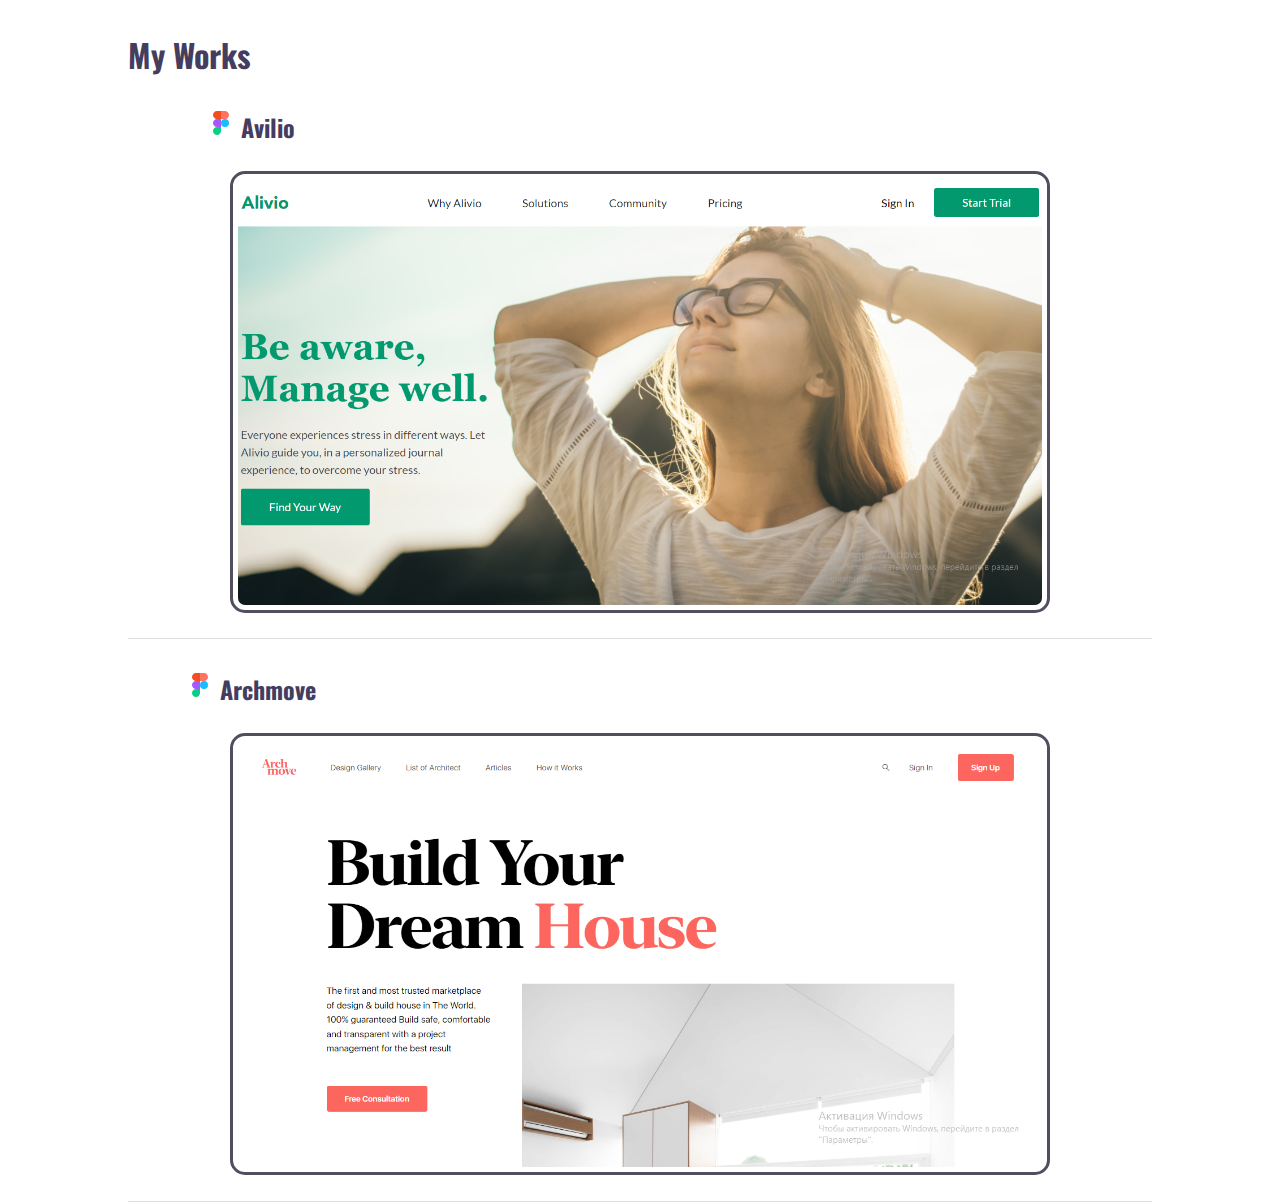
==== index.html @ 4805544e "added general index.html for navigate by works" ====
<!DOCTYPE html>
<html lang="en">
<head>
	<meta charset="UTF-8">
	<meta name="viewport" content="width=device-width, initial-scale=1.0">
	<title>My Works</title>
	<link rel="stylesheet" href="styles.css">
	<link rel="preconnect" href="https://fonts.googleapis.com">
	<link rel="preconnect" href="https://fonts.gstatic.com" crossorigin>
	<link href="https://fonts.googleapis.com/css2?family=Oswald:wght@400;700&display=swap" rel="stylesheet">
</head>
<body>
	<div class="wrapper">
	<header class="header">
		<h1 class="header__title">
			<a href="index.html">My Works</a>
		</h1>
	</header>
	<main class="main">
		<section class="main__works">
			<div class="main__work">
				<h2 class="main__title"><a href="https://www.figma.com/file/8ZZAi8AYa11gA2V2bZkGcK/alivio-landing-page-for-figma" class="main__link" target="blank_"></a>Avilio</h2>
				
				<img src="img/Screenshot_1.png" alt="Avilio">
			</div>
			<div class="main__work">
				<h2 class="main__title"><a href="https://www.figma.com/file/n3cow0JEB4OynpgvLS6SY0/Archmove---Architech-Marketplace" class="main__link" target="blank_"></a>Archmove</h2>
				
				<img src="img/Screenshot_2.png" alt="Archmove">
			</div>
		</section>
	</main></div>
</body>
</html>
---- styles.css ----
* {
	margin: 0px;
	padding: 0px;
	box-sizing: border-box;
}
a {
	text-decoration: none;
	color: black;
}
.wrapper {
	overflow: hidden;
	min-height: 100vh;
	margin: 0 auto;
	max-width: 80%;
	font-family: Oswald;
}
.header {
}
.header__title a {
	transition-duration: 0.1s;
	transition-timing-function: cubic-bezier(0.6, 0.04, 0.98, 0.335);
	color: #443d60;
	border-bottom: 10px solid transparent;
}
.header__title,
.main__title {
	width: 250px;
	margin-bottom: 2.5%;
	margin-top: 3%;
	color: #443d60;

}
.header__title a:hover {
	border-bottom: 2px solid #443d60;
}
.main a {
	display: inline-block;
	width: 20px;
	height: 30px;
	background-image: url(img/figma.svg);
	background-position: center;
	background-repeat: no-repeat;
	margin-right: 10px;
}
.main img {
	max-width: 80%;
	margin: 0 auto 2.5% auto;
	display: block;
	border-radius: 15px;
	padding: 5px;
	border: 3px solid #514e60;
}
.main__works {
}
.main__work {
	border-bottom: 1px solid #dcdcdc;
}
.main__title {
	text-align: center;
}
.main__link {
}
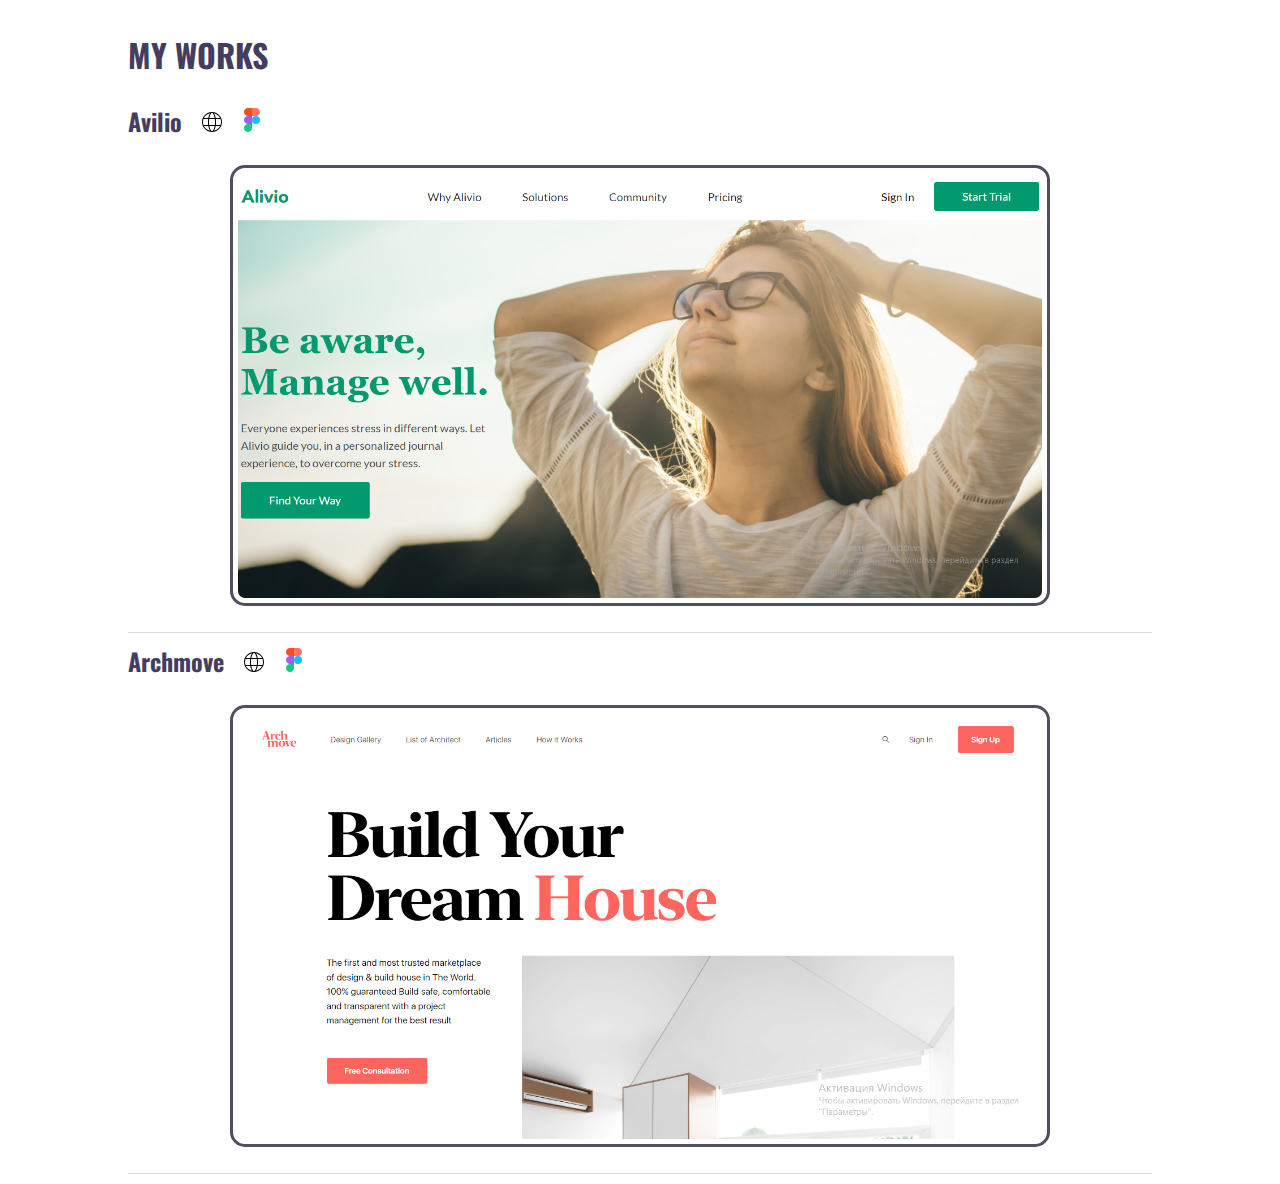
==== commit ca754447: "corrected" ====
--- a/index.html
+++ b/index.html
@@ -19,12 +19,13 @@
 	<main class="main">
 		<section class="main__works">
 			<div class="main__work">
-				<h2 class="main__title"><a href="https://www.figma.com/file/8ZZAi8AYa11gA2V2bZkGcK/alivio-landing-page-for-figma" class="main__link" target="blank_"></a>Avilio</h2>
+				<h2 class="main__title">Avilio</h2><a href="Avilio/index.html" class="main__ghlink"></a><a href="https://www.figma.com/file/8ZZAi8AYa11gA2V2bZkGcK/alivio-landing-page-for-figma" class="main__link" target="blank_"></a>
 				
 				<img src="img/Screenshot_1.png" alt="Avilio">
 			</div>
 			<div class="main__work">
-				<h2 class="main__title"><a href="https://www.figma.com/file/n3cow0JEB4OynpgvLS6SY0/Archmove---Architech-Marketplace" class="main__link" target="blank_"></a>Archmove</h2>
+				<h2 class="main__title">Archmove</h2><a href="Archmove/index.html" class="main__ghlink"></a><a href="https://www.figma.com/file/n3cow0JEB4OynpgvLS6SY0/Archmove---Architech-Marketplace" class="main__link" target="blank_"></a>
+
 				
 				<img src="img/Screenshot_2.png" alt="Archmove">
 			</div>
--- a/styles.css
+++ b/styles.css
@@ -16,11 +16,15 @@
 }
 .header {
 }
+.main__title {
+	display: inline;
+}
 .header__title a {
 	transition-duration: 0.1s;
 	transition-timing-function: cubic-bezier(0.6, 0.04, 0.98, 0.335);
 	color: #443d60;
 	border-bottom: 10px solid transparent;
+	text-transform: uppercase;
 }
 .header__title,
 .main__title {
@@ -33,18 +37,9 @@
 .header__title a:hover {
 	border-bottom: 2px solid #443d60;
 }
-.main a {
-	display: inline-block;
-	width: 20px;
-	height: 30px;
-	background-image: url(img/figma.svg);
-	background-position: center;
-	background-repeat: no-repeat;
-	margin-right: 10px;
-}
 .main img {
 	max-width: 80%;
-	margin: 0 auto 2.5% auto;
+	margin: 2.5% auto 2.5% auto;
 	display: block;
 	border-radius: 15px;
 	padding: 5px;
@@ -54,9 +49,26 @@
 }
 .main__work {
 	border-bottom: 1px solid #dcdcdc;
+	margin-bottom: 10px;
 }
 .main__title {
 	text-align: center;
 }
 .main__link {
+	display: inline-block;
+	width: 20px;
+	height: 25px;
+	background-image: url(img/figma.svg);
+	background-position: center;
+	background-repeat: no-repeat;
+	margin-right: 10px;
 }
+.main__ghlink {
+	display: inline-block;
+	width: 20px;
+	height: 20px;
+	background-image: url(img/web.svg);
+	background-position: center;
+	background-repeat: no-repeat;
+	margin: 0px 20px;
+}
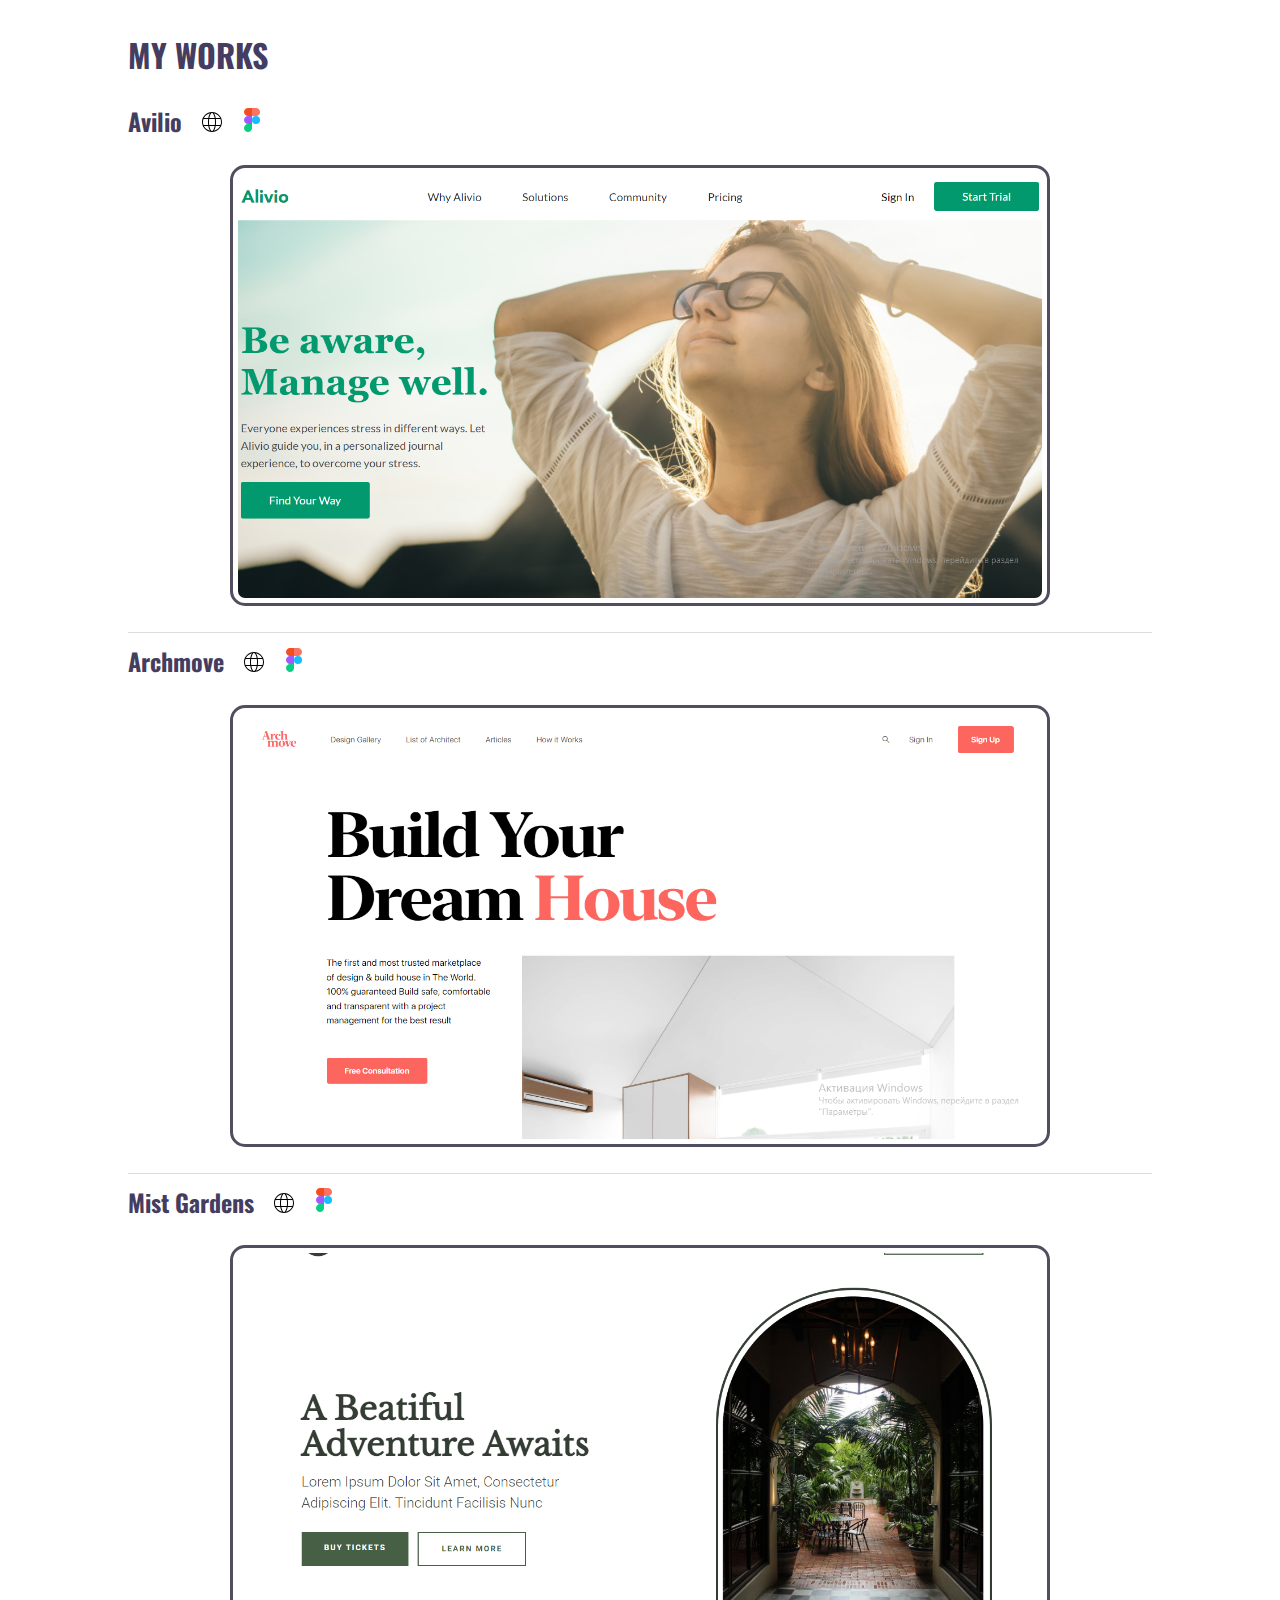
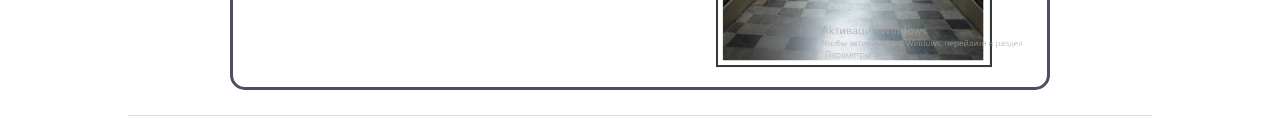
==== commit 811152fd: "completed "Mist Gardens" landing" ====
--- a/index.html
+++ b/index.html
@@ -19,15 +19,21 @@
 	<main class="main">
 		<section class="main__works">
 			<div class="main__work">
-				<h2 class="main__title">Avilio</h2><a href="Avilio/index.html" class="main__ghlink"></a><a href="https://www.figma.com/file/8ZZAi8AYa11gA2V2bZkGcK/alivio-landing-page-for-figma" class="main__link" target="blank_"></a>
+				<h2 class="main__title">Avilio</h2><a href="Avilio/index.html" class="main__ghlink" target="blank_"></a><a href="https://www.figma.com/file/8ZZAi8AYa11gA2V2bZkGcK/alivio-landing-page-for-figma" class="main__link" target="blank_"></a>
 				
 				<img src="img/Screenshot_1.png" alt="Avilio">
 			</div>
 			<div class="main__work">
-				<h2 class="main__title">Archmove</h2><a href="Archmove/index.html" class="main__ghlink"></a><a href="https://www.figma.com/file/n3cow0JEB4OynpgvLS6SY0/Archmove---Architech-Marketplace" class="main__link" target="blank_"></a>
+				<h2 class="main__title">Archmove</h2><a href="Archmove/index.html" class="main__ghlink" target="blank_"></a><a href="https://www.figma.com/file/n3cow0JEB4OynpgvLS6SY0/Archmove---Architech-Marketplace" class="main__link" target="blank_"></a>
 
 				
 				<img src="img/Screenshot_2.png" alt="Archmove">
+			</div>
+			<div class="main__work">
+				<h2 class="main__title">Mist Gardens</h2><a href="MistGardens/index.html" class="main__ghlink" target="blank_"></a><a href="https://www.figma.com/file/wzZRIZUS71WmSidATGeMVz/Botanical-Garden-(Community)-(Community)-(Copy)?node-id=303%3A2031" class="main__link" target="blank_"></a>
+
+				
+				<img src="img/Screenshot_3.png" alt="Archmove">
 			</div>
 		</section>
 	</main></div>
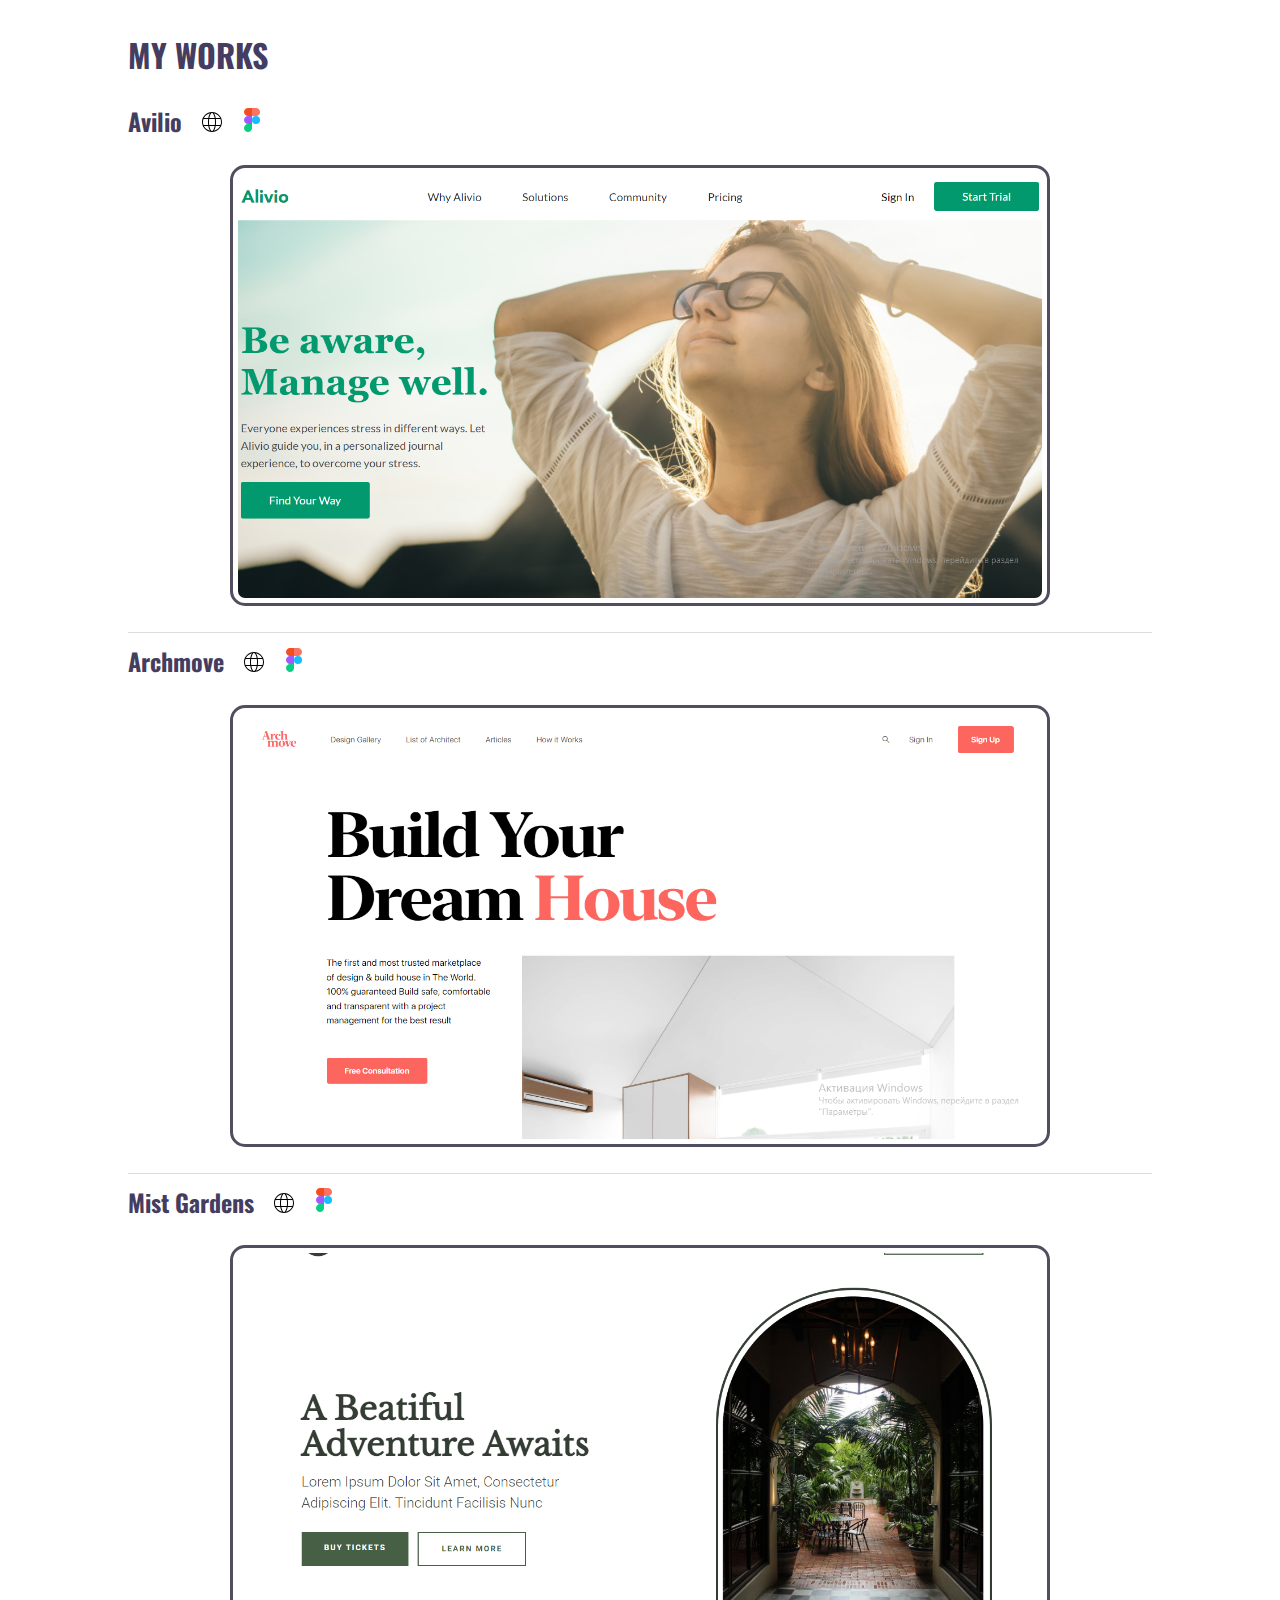
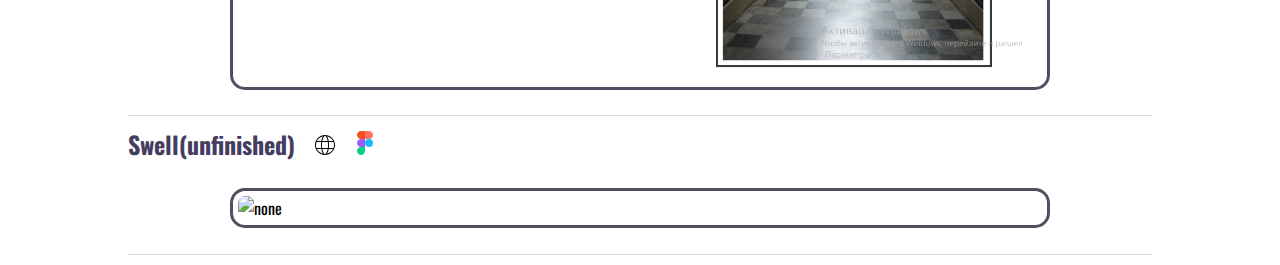
==== commit d2b5d816: "added unfinished work - Swell" ====
--- a/index.html
+++ b/index.html
@@ -35,6 +35,12 @@
 				
 				<img src="img/Screenshot_3.png" alt="Archmove">
 			</div>
+			<div class="main__work">
+				<h2 class="main__title">Swell(unfinished)</h2><a href="Swell/index.html" class="main__ghlink" target="blank_"></a><a href="https://www.figma.com/file/rWpRQioozKAeDS10Hzh38Q/swell-(Copy)?node-id=1%3A2" class="main__link" target="blank_"></a>
+
+				
+				<img src="img/none" alt="none">
+			</div>
 		</section>
 	</main></div>
 </body>
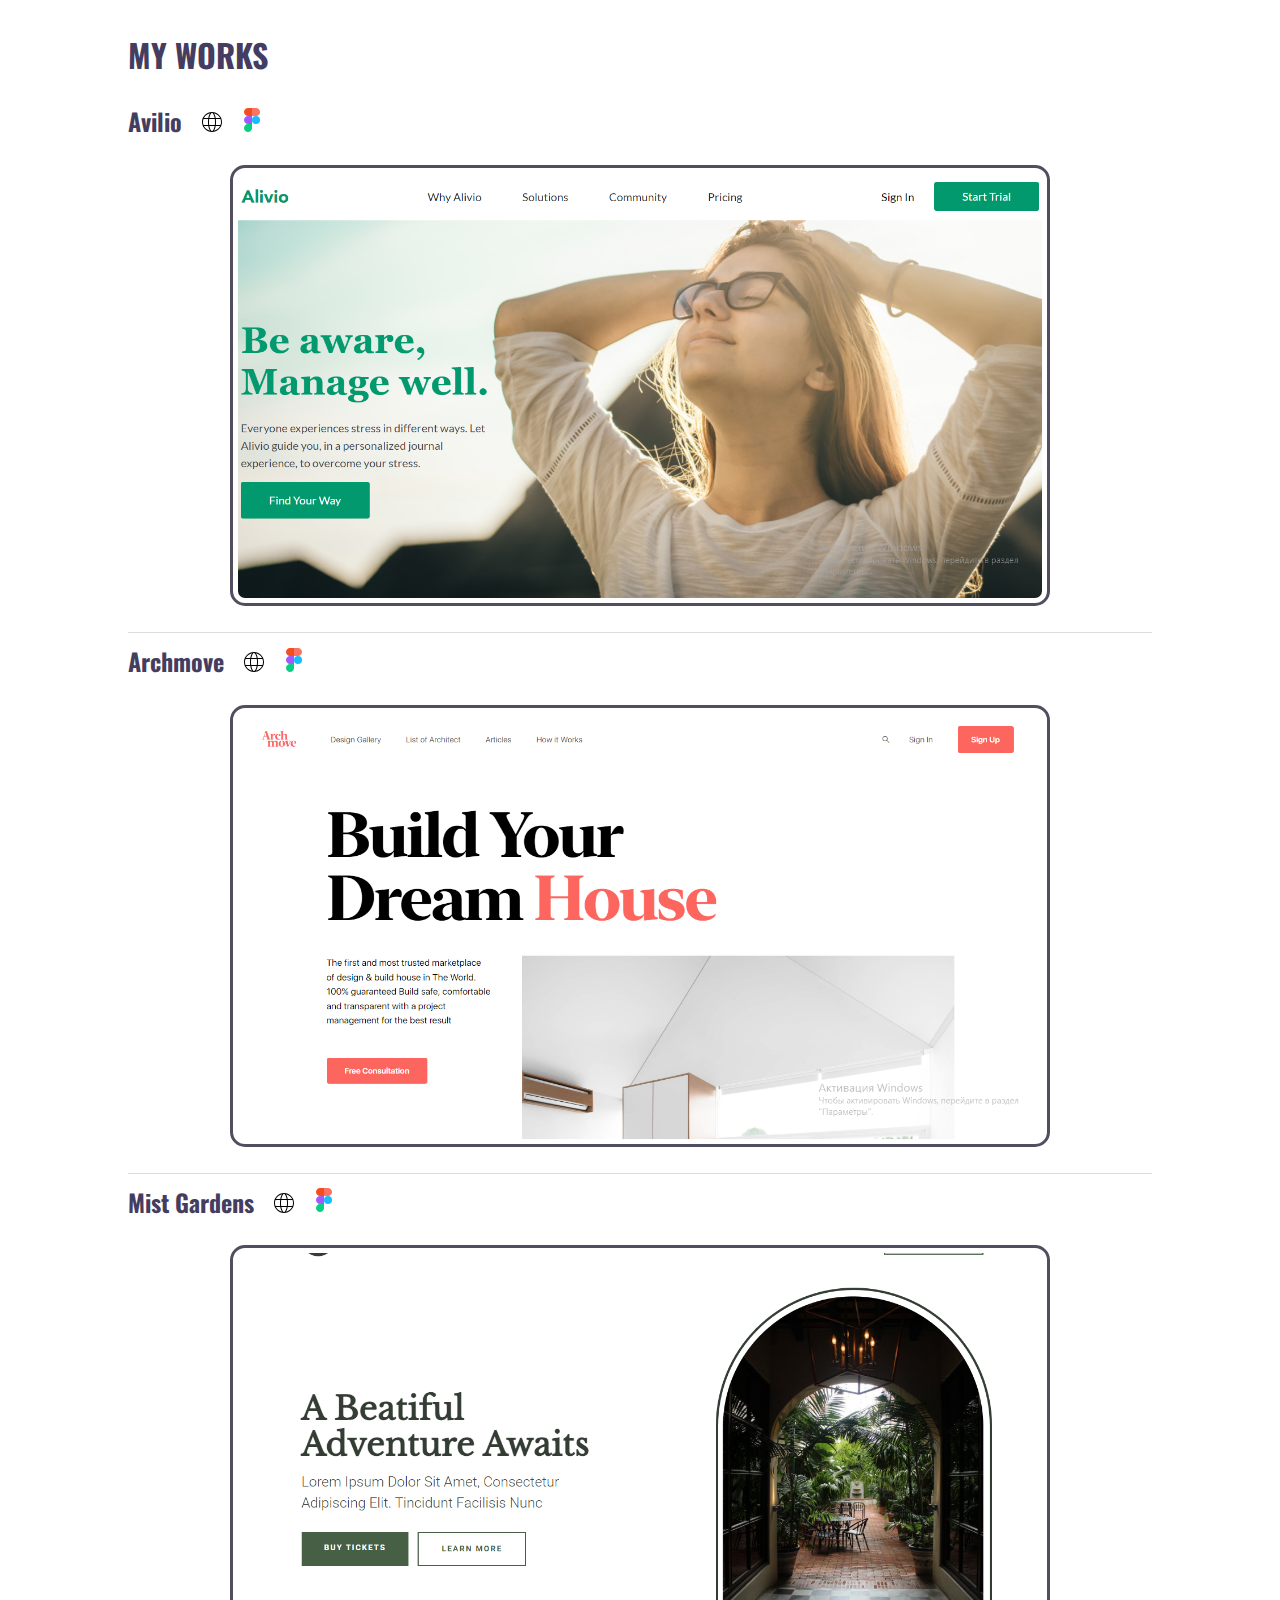
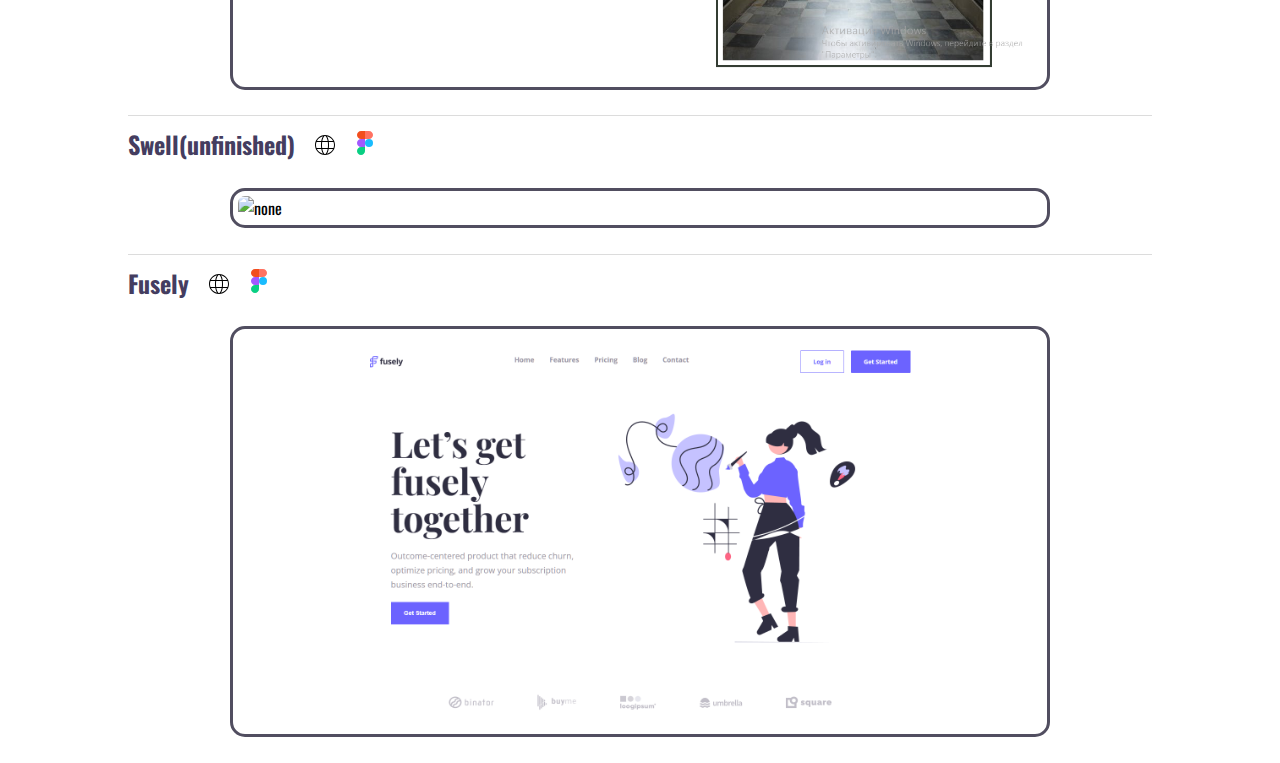
==== commit 3eb38c63: "added Fusely landing to main index.html" ====
--- a/index.html
+++ b/index.html
@@ -21,19 +21,19 @@
 			<div class="main__work">
 				<h2 class="main__title">Avilio</h2><a href="Avilio/index.html" class="main__ghlink" target="blank_"></a><a href="https://www.figma.com/file/8ZZAi8AYa11gA2V2bZkGcK/alivio-landing-page-for-figma" class="main__link" target="blank_"></a>
 				
-				<img src="img/Screenshot_1.png" alt="Avilio">
+				<img src="img/Avilio.png" alt="Avilio">
 			</div>
 			<div class="main__work">
 				<h2 class="main__title">Archmove</h2><a href="Archmove/index.html" class="main__ghlink" target="blank_"></a><a href="https://www.figma.com/file/n3cow0JEB4OynpgvLS6SY0/Archmove---Architech-Marketplace" class="main__link" target="blank_"></a>
 
 				
-				<img src="img/Screenshot_2.png" alt="Archmove">
+				<img src="img/Archmove.png" alt="Archmove">
 			</div>
 			<div class="main__work">
 				<h2 class="main__title">Mist Gardens</h2><a href="MistGardens/index.html" class="main__ghlink" target="blank_"></a><a href="https://www.figma.com/file/wzZRIZUS71WmSidATGeMVz/Botanical-Garden-(Community)-(Community)-(Copy)?node-id=303%3A2031" class="main__link" target="blank_"></a>
 
 				
-				<img src="img/Screenshot_3.png" alt="Archmove">
+				<img src="img/Mist-Garden.png" alt="Archmove">
 			</div>
 			<div class="main__work">
 				<h2 class="main__title">Swell(unfinished)</h2><a href="Swell/index.html" class="main__ghlink" target="blank_"></a><a href="https://www.figma.com/file/rWpRQioozKAeDS10Hzh38Q/swell-(Copy)?node-id=1%3A2" class="main__link" target="blank_"></a>
@@ -41,6 +41,12 @@
 				
 				<img src="img/none" alt="none">
 			</div>
+			<div class="main__work">
+				<h2 class="main__title">Fusely</h2><a href="Fusely/index.html" class="main__ghlink" target="blank_"></a><a href="https://www.figma.com/file/COKrEeeoelB5lU9F1XLNmi/fusely---free-landing-page-(Community)?node-id=88%3A130" class="main__link" target="blank_"></a>
+
+				
+				<img src="img/Fusely.png" alt="Fusely Screenshot">
+			</div>
 		</section>
 	</main></div>
 </body>
--- a/styles.css
+++ b/styles.css
@@ -51,6 +51,9 @@
 	border-bottom: 1px solid #dcdcdc;
 	margin-bottom: 10px;
 }
+.main__work:last-child {
+	border-bottom: none;
+}
 .main__title {
 	text-align: center;
 }
